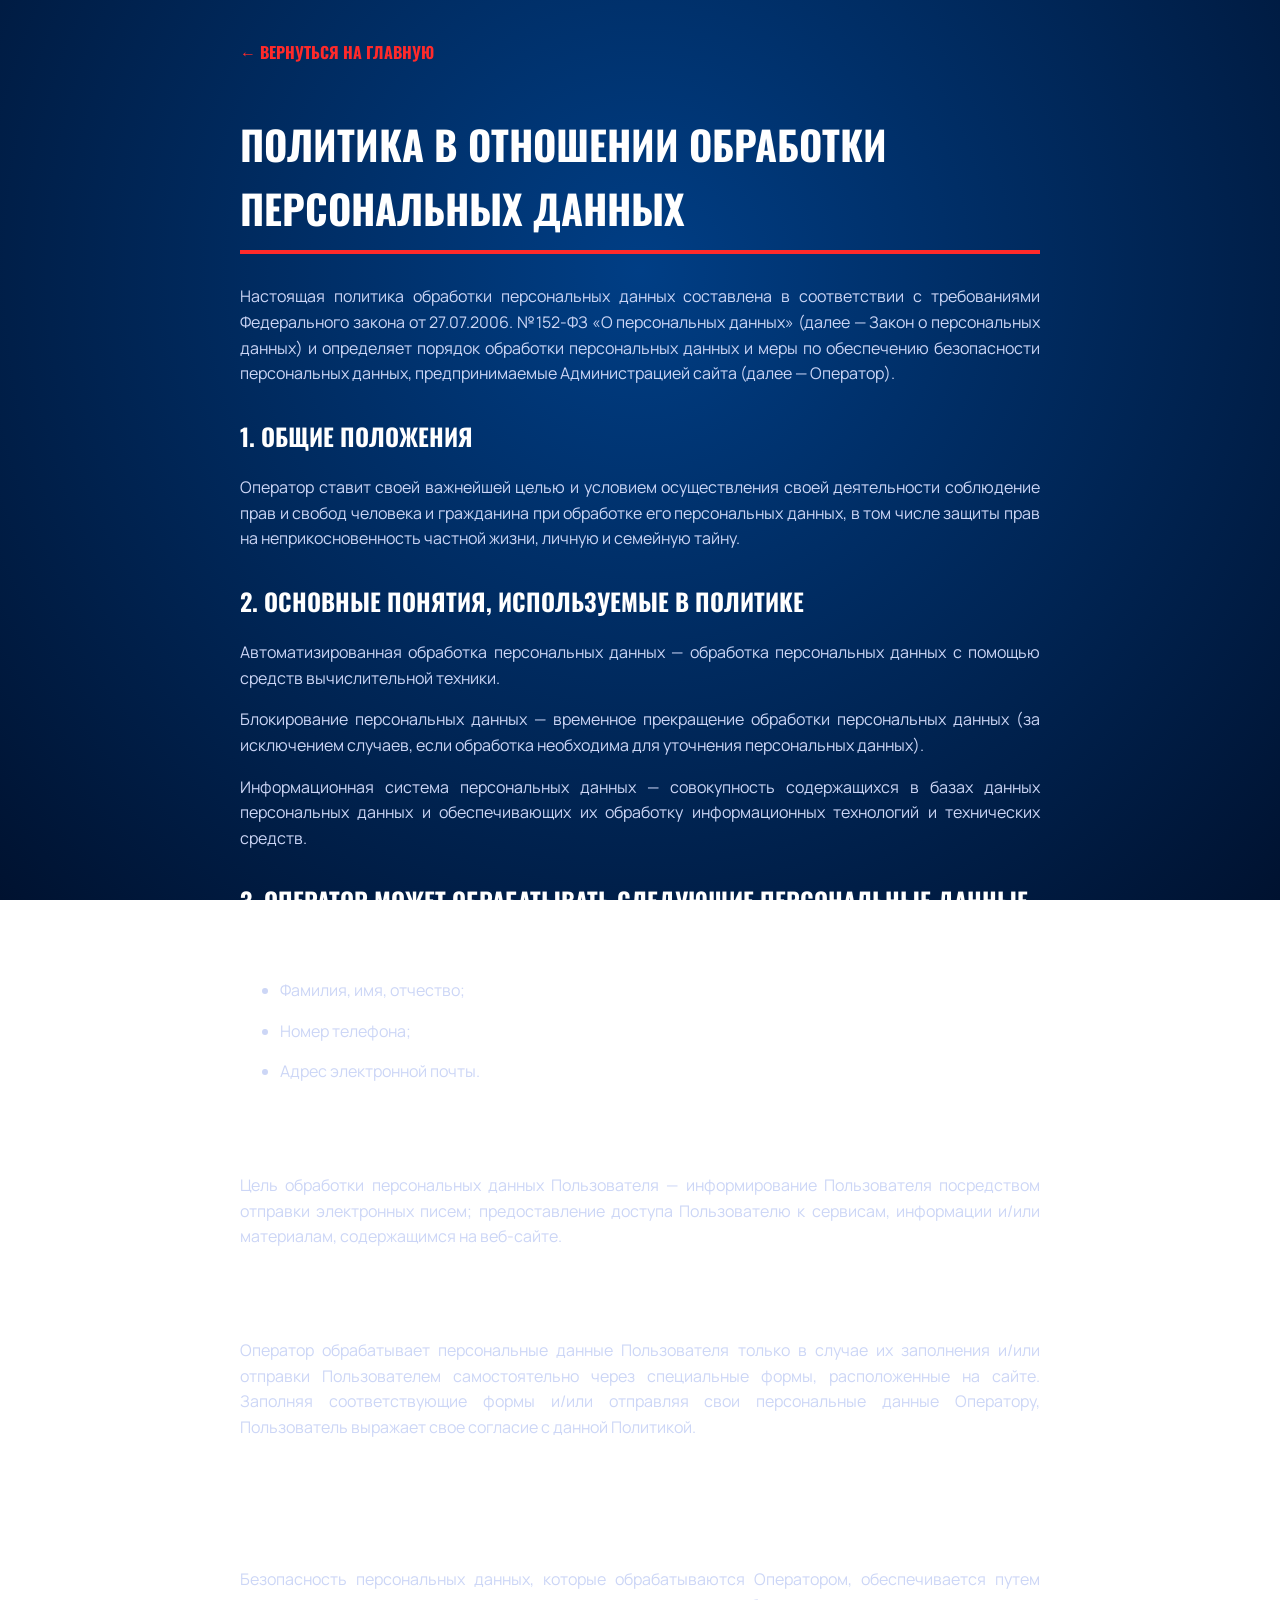
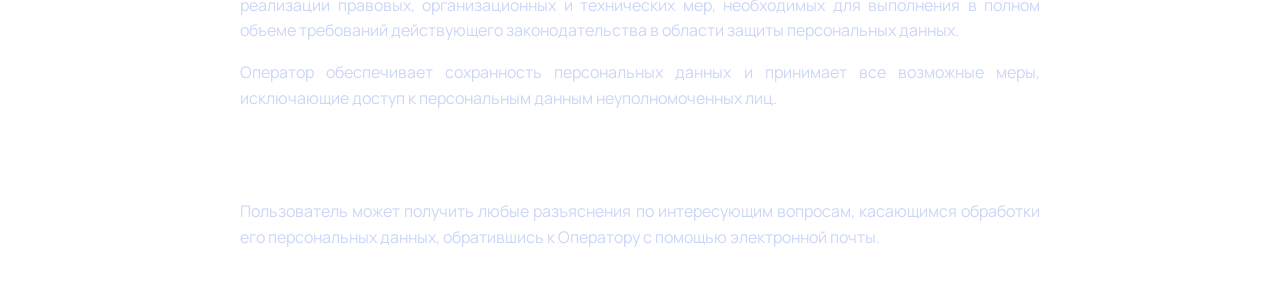
==== policy.html @ 999e123b "feat: переработка дизайна на темно-синюю тему, удаление фонов, добавление прозрачного логотипа А1 в " ====
<!DOCTYPE html>
<html lang="ru">

<head>
    <meta charset="UTF-8">
    <meta name="viewport" content="width=device-width, initial-scale=1.0">
    <title>Политика обработки персональных данных | A1</title>
    <link href="https://fonts.googleapis.com/css2?family=Manrope:wght@400;700&family=Oswald:wght@700&display=swap"
        rel="stylesheet">
    <style>
        :root {
            --color-black: #FFFFFF;
            --color-grey: #CCD6F6;
            --color-accent: #FF2A2A;
        }

        body {
            font-family: 'Manrope', sans-serif;
            line-height: 1.6;
            color: var(--color-black);
            background: radial-gradient(circle at 50% 30%, #003e85 0%, #001230 100%) fixed;
            max-width: 800px;
            margin: 0 auto;
            padding: 40px 20px;
        }

        h1,
        h2 {
            font-family: 'Oswald', sans-serif;
            text-transform: uppercase;
            color: #FFFFFF;
        }

        h1 {
            font-size: 2.5rem;
            margin-bottom: 30px;
            border-bottom: 4px solid var(--color-accent);
            padding-bottom: 10px;
        }

        h2 {
            font-size: 1.5rem;
            margin-top: 30px;
        }

        p,
        li {
            margin-bottom: 15px;
            text-align: justify;
            color: var(--color-grey);
        }

        .back-link {
            display: inline-block;
            margin-bottom: 20px;
            color: var(--color-accent);
            text-decoration: none;
            font-weight: bold;
            font-family: 'Oswald', sans-serif;
            text-transform: uppercase;
        }
    </style>
</head>

<body>
    <a href="index.html" class="back-link">← Вернуться на главную</a>
    <h1>Политика в отношении обработки персональных данных</h1>

    <p>Настоящая политика обработки персональных данных составлена в соответствии с требованиями Федерального закона от
        27.07.2006. №152-ФЗ «О персональных данных» (далее — Закон о персональных данных) и определяет порядок обработки
        персональных данных и меры по обеспечению безопасности персональных данных, предпринимаемые Администрацией сайта
        (далее — Оператор).</p>

    <h2>1. Общие положения</h2>
    <p>Оператор ставит своей важнейшей целью и условием осуществления своей деятельности соблюдение прав и свобод
        человека и гражданина при обработке его персональных данных, в том числе защиты прав на неприкосновенность
        частной жизни, личную и семейную тайну.</p>

    <h2>2. Основные понятия, используемые в Политике</h2>
    <p>Автоматизированная обработка персональных данных — обработка персональных данных с помощью средств вычислительной
        техники.</p>
    <p>Блокирование персональных данных — временное прекращение обработки персональных данных (за исключением случаев,
        если обработка необходима для уточнения персональных данных).</p>
    <p>Информационная система персональных данных — совокупность содержащихся в базах данных персональных данных и
        обеспечивающих их обработку информационных технологий и технических средств.</p>

    <h2>3. Оператор может обрабатывать следующие персональные данные Пользователя:</h2>
    <ul>
        <li>Фамилия, имя, отчество;</li>
        <li>Номер телефона;</li>
        <li>Адрес электронной почты.</li>
    </ul>

    <h2>4. Цели обработки персональных данных</h2>
    <p>Цель обработки персональных данных Пользователя — информирование Пользователя посредством отправки электронных
        писем; предоставление доступа Пользователю к сервисам, информации и/или материалам, содержащимся на веб-сайте.
    </p>

    <h2>5. Правовые основания обработки персональных данных</h2>
    <p>Оператор обрабатывает персональные данные Пользователя только в случае их заполнения и/или отправки Пользователем
        самостоятельно через специальные формы, расположенные на сайте. Заполняя соответствующие формы и/или отправляя
        свои персональные данные Оператору, Пользователь выражает свое согласие с данной Политикой.</p>

    <h2>6. Порядок сбора, хранения, передачи и других видов обработки персональных данных</h2>
    <p>Безопасность персональных данных, которые обрабатываются Оператором, обеспечивается путем реализации правовых,
        организационных и технических мер, необходимых для выполнения в полном объеме требований действующего
        законодательства в области защиты персональных данных.</p>

    <p>Оператор обеспечивает сохранность персональных данных и принимает все возможные меры, исключающие доступ к
        персональным данным неуполномоченных лиц.</p>

    <h2>7. Заключительные положения</h2>
    <p>Пользователь может получить любые разъяснения по интересующим вопросам, касающимся обработки его персональных
        данных, обратившись к Оператору с помощью электронной почты.</p>
</body>

</html>
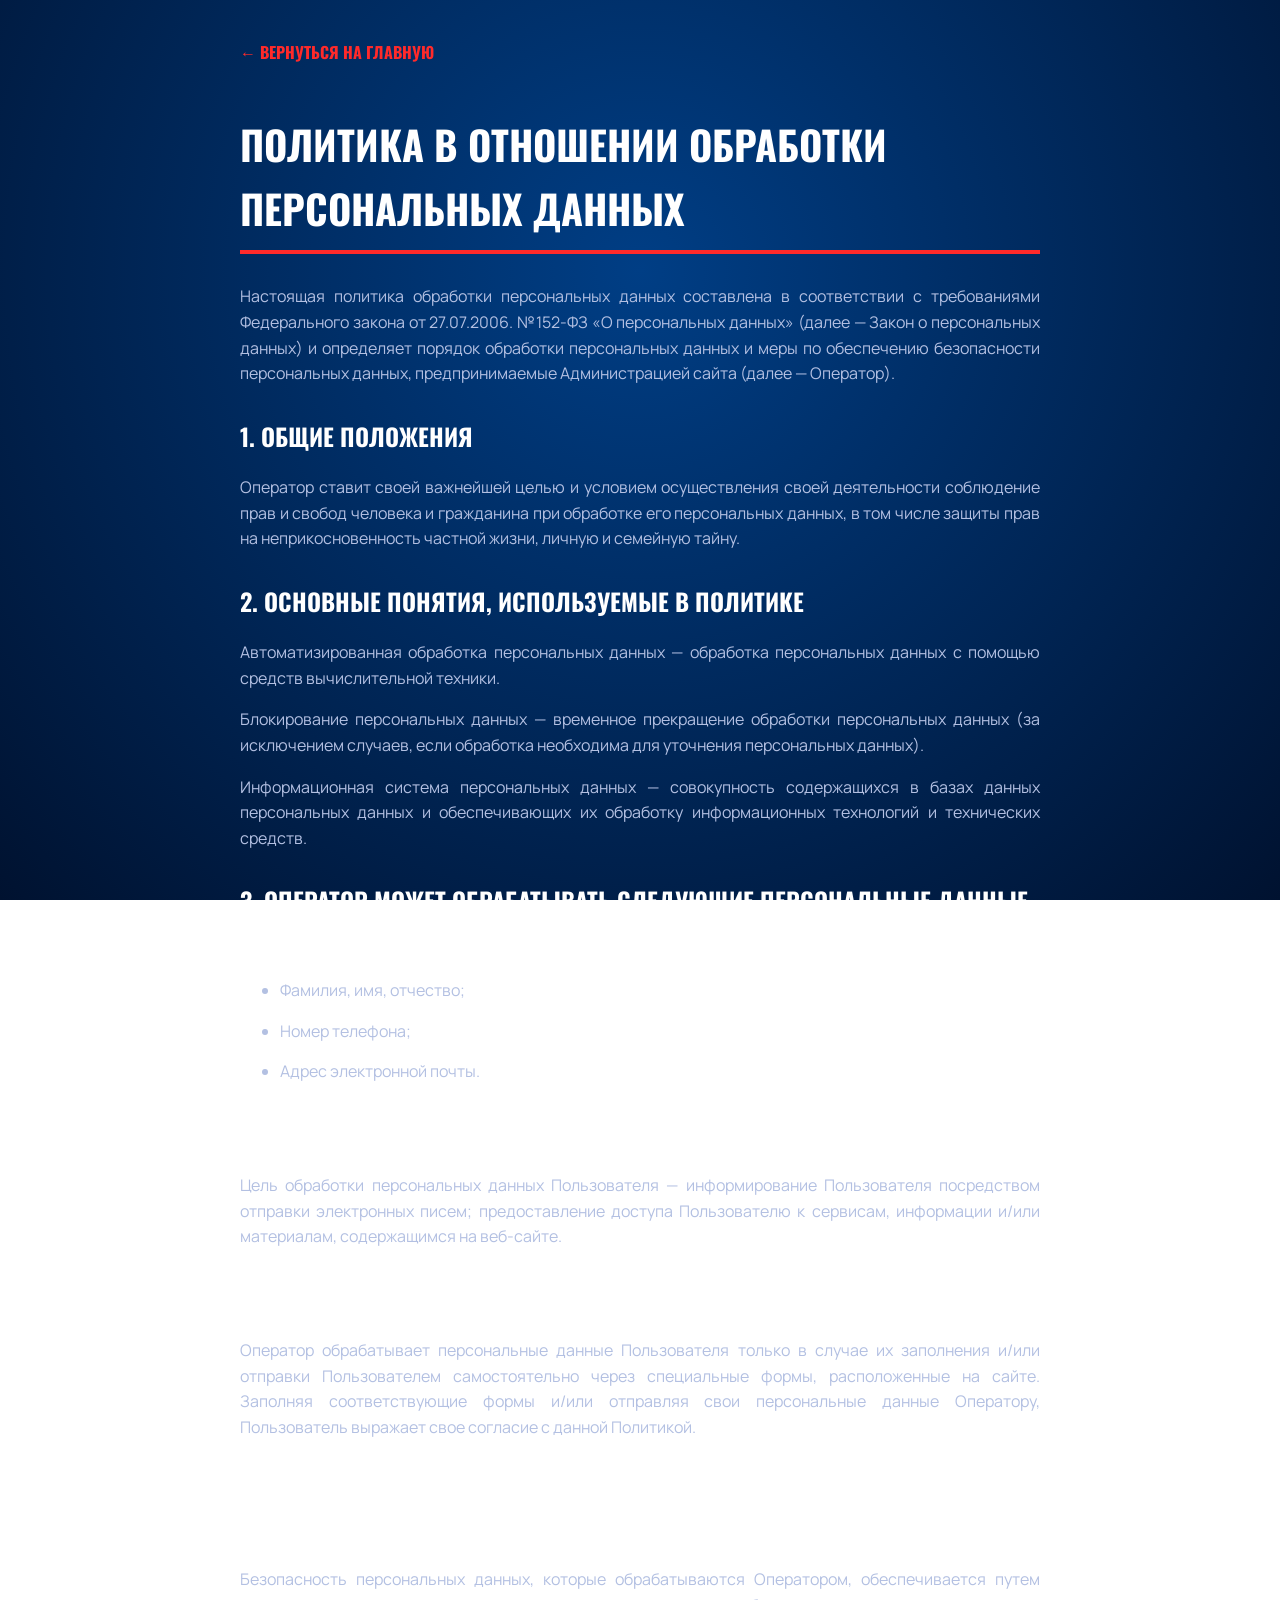
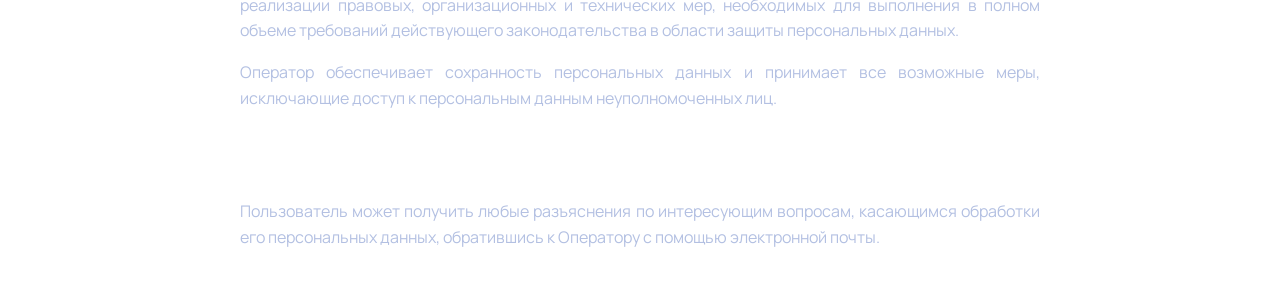
==== commit 4c489134: "style: изменение цвета основного текста на #b3c0e2 (кроме заголовков и названий разделов)" ====
--- a/policy.html
+++ b/policy.html
@@ -10,7 +10,7 @@
     <style>
         :root {
             --color-black: #FFFFFF;
-            --color-grey: #CCD6F6;
+            --color-grey: #b3c0e2;
             --color-accent: #FF2A2A;
         }
 
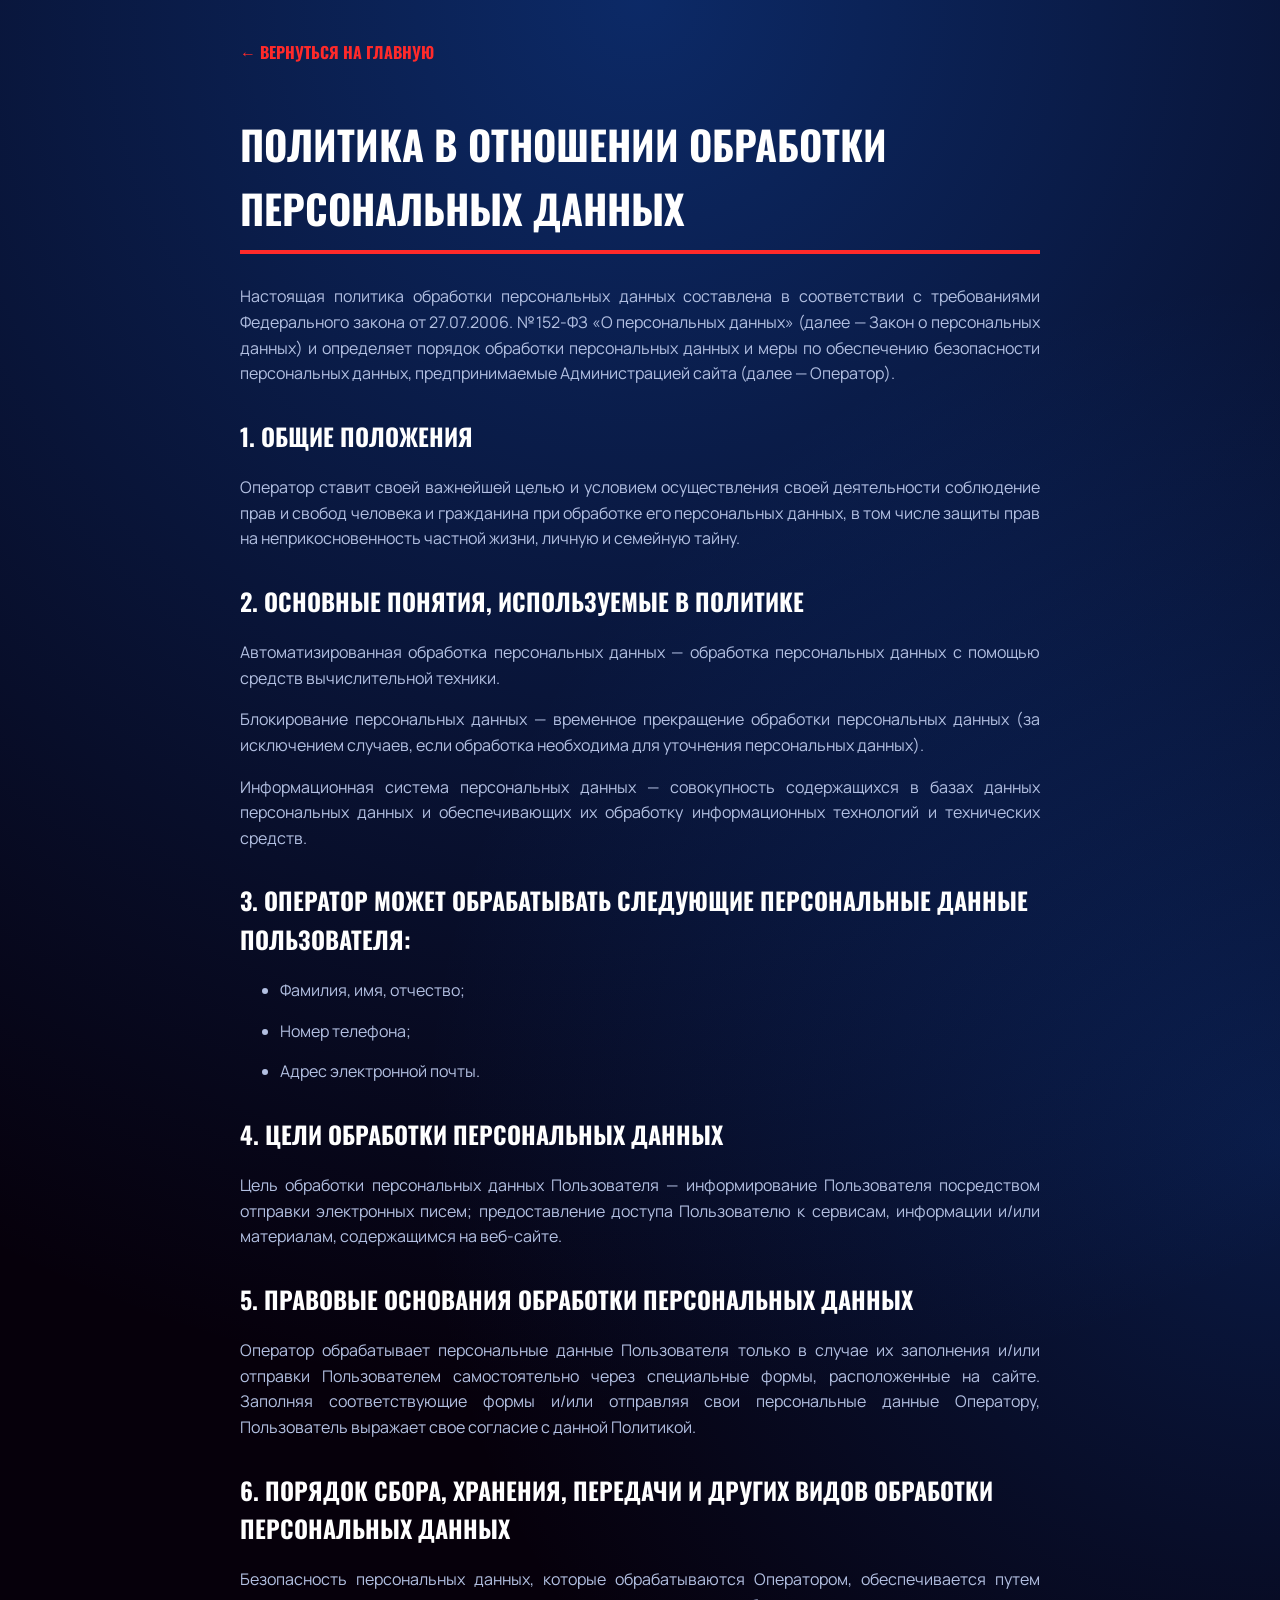
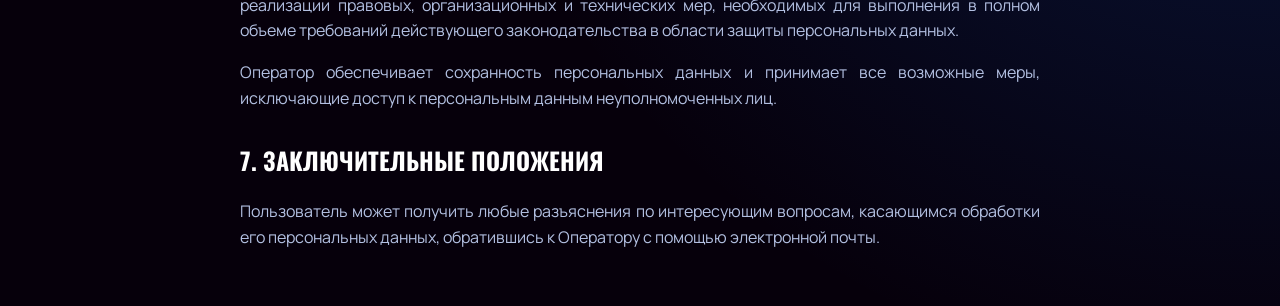
==== commit 2364e169: "feat: изменен фон всего сайта на стиль Grainient (цвета #1568f0 и #06000b)" ====
--- a/policy.html
+++ b/policy.html
@@ -18,7 +18,7 @@
             font-family: 'Manrope', sans-serif;
             line-height: 1.6;
             color: var(--color-black);
-            background: radial-gradient(circle at 50% 30%, #003e85 0%, #001230 100%) fixed;
+            background: radial-gradient(circle at 50% 0%, rgba(21, 104, 240, 0.4) 0%, rgba(6, 0, 11, 0) 70%), radial-gradient(circle at 100% 60%, rgba(21, 104, 240, 0.25) 0%, rgba(6, 0, 11, 0) 50%), #06000b fixed;
             max-width: 800px;
             margin: 0 auto;
             padding: 40px 20px;
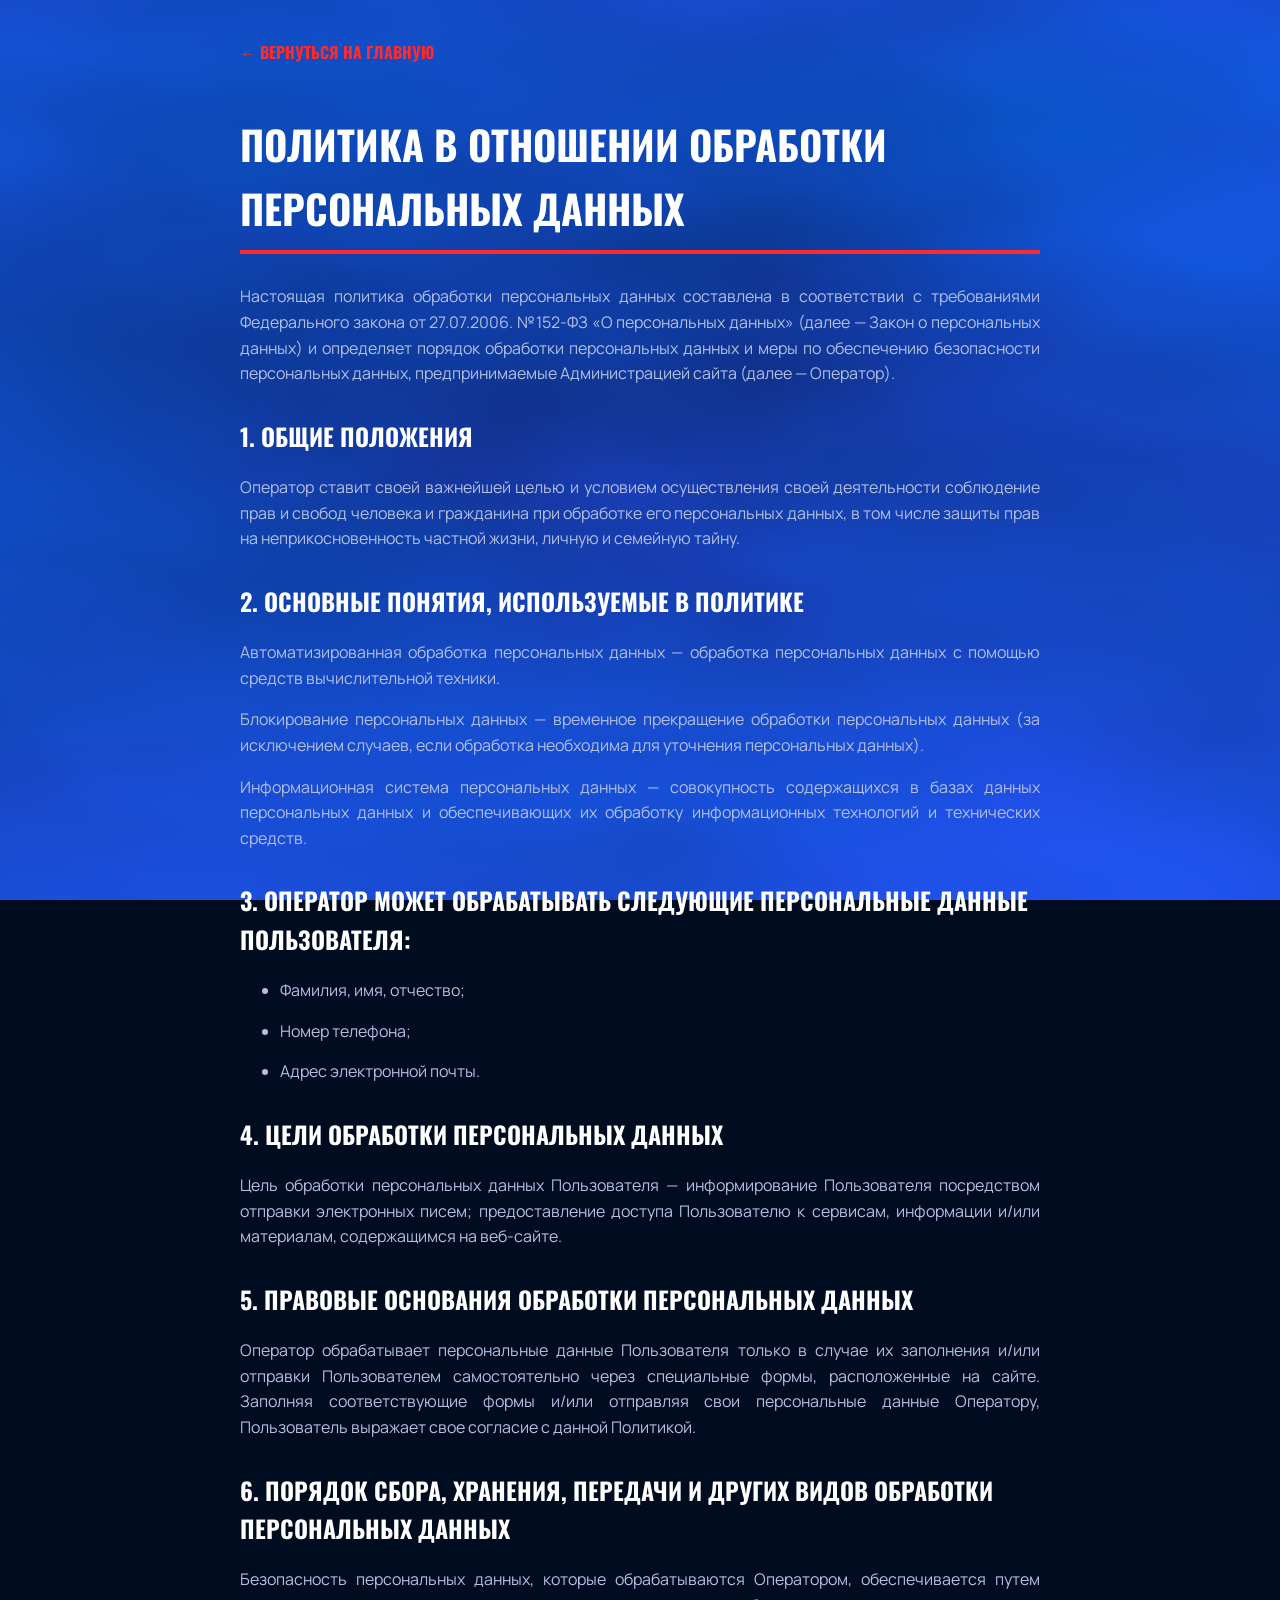
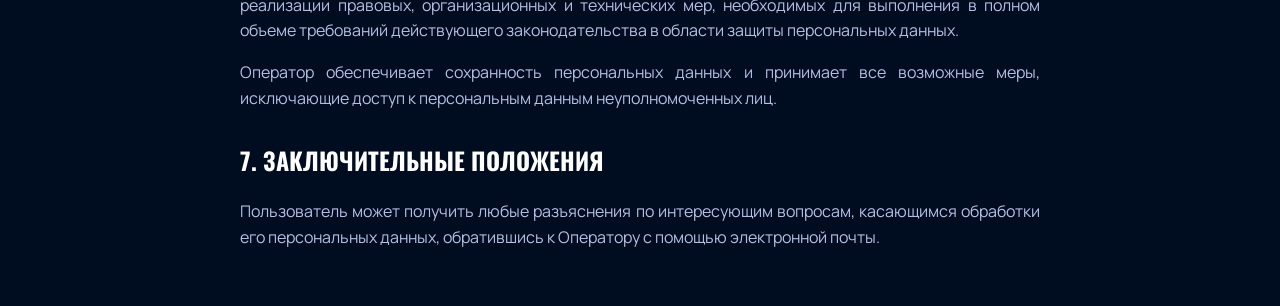
==== commit 451a7740: "feat: добавлен анимированный WebGL-фон Silk и полностью удален фоновый шум" ====
--- a/policy.html
+++ b/policy.html
@@ -18,10 +18,20 @@
             font-family: 'Manrope', sans-serif;
             line-height: 1.6;
             color: var(--color-black);
-            background: radial-gradient(circle at 50% 0%, rgba(21, 104, 240, 0.4) 0%, rgba(6, 0, 11, 0) 70%), radial-gradient(circle at 100% 60%, rgba(21, 104, 240, 0.25) 0%, rgba(6, 0, 11, 0) 50%), #06000b fixed;
+            background: #000c20;
             max-width: 800px;
             margin: 0 auto;
             padding: 40px 20px;
+        }
+
+        #silk-canvas {
+            position: fixed;
+            top: 0;
+            left: 0;
+            width: 100vw;
+            height: 100vh;
+            z-index: -1;
+            pointer-events: none;
         }
 
         h1,
@@ -112,6 +122,8 @@
     <h2>7. Заключительные положения</h2>
     <p>Пользователь может получить любые разъяснения по интересующим вопросам, касающимся обработки его персональных
         данных, обратившись к Оператору с помощью электронной почты.</p>
+    <canvas id="silk-canvas"></canvas>
+    <script src="silk.js"></script>
 </body>
 
 </html>
